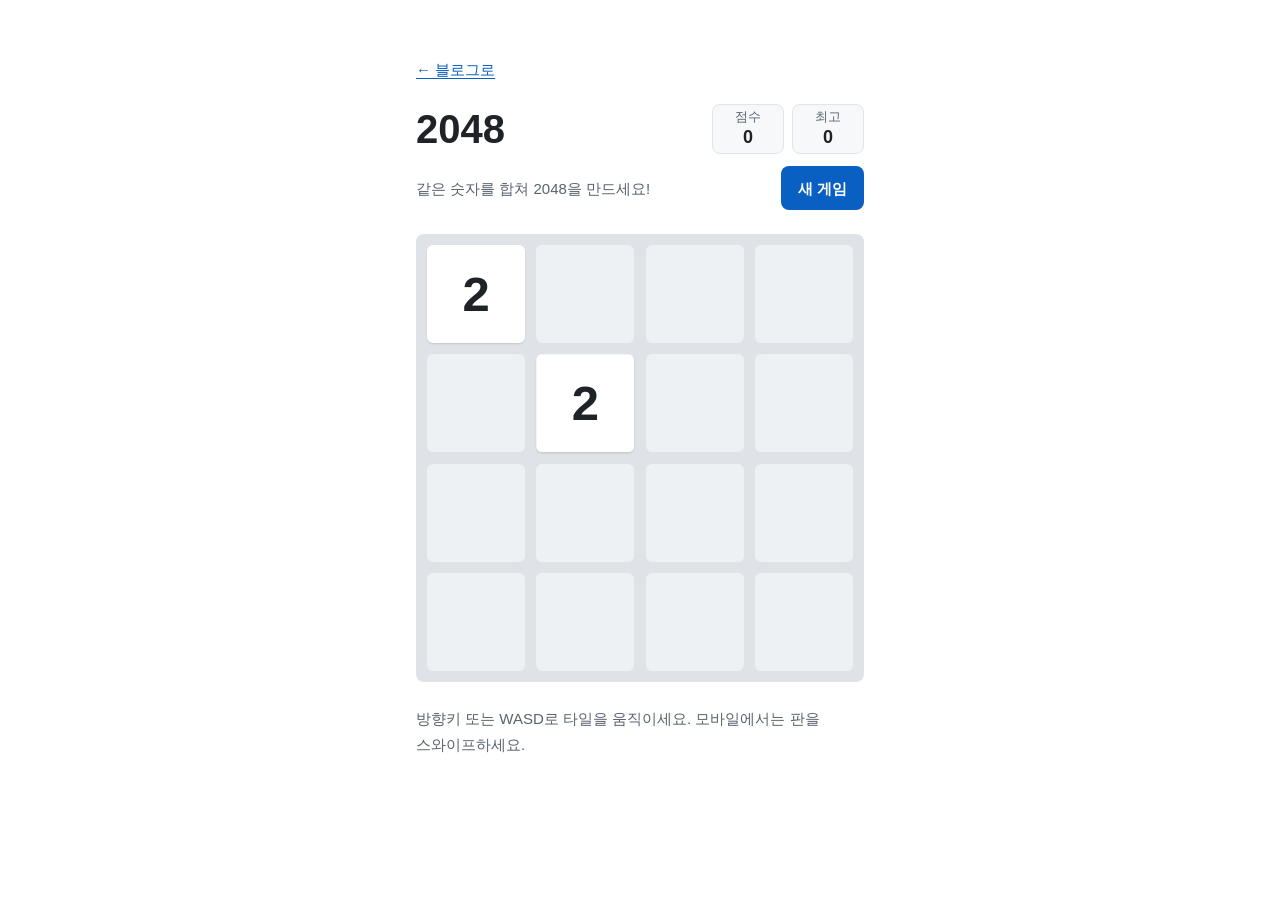
==== apps/game-2048/index.html @ 26ff08ab "블로그 기본 구조와 2048 웹앱 추가 - 마크다운 블로그: 글 목록/상세 페이지, 자체 마크다운 변환기, 다크 모드, 모바일 대응 - 글 3편 (hello-world, today" ====
<!doctype html>
<html lang="ko">
<head>
  <meta charset="utf-8">
  <script>
    // 화면이 그려지기 전에 테마를 적용해 깜빡임을 막는다.
    (function () {
      var theme;
      try { theme = localStorage.getItem('theme'); } catch (e) {}
      if (theme !== 'light' && theme !== 'dark') {
        theme = window.matchMedia('(prefers-color-scheme: dark)').matches ? 'dark' : 'light';
      }
      document.documentElement.dataset.theme = theme;
    })();
  </script>
  <meta name="viewport" content="width=device-width, initial-scale=1">
  <title>2048 — My Blog</title>
  <meta name="description" content="같은 숫자를 밀어 합쳐 2048을 만드는 퍼즐. 방향키나 스와이프로 플레이.">
  <link rel="stylesheet" href="./style.css">
  <script type="module" src="./main.js"></script>
</head>
<body>
  <div class="game-wrap">
    <header class="game-header">
      <a class="back-link" href="../../index.html">← 블로그로</a>
      <div class="header-row">
        <h1 class="game-title">2048</h1>
        <div class="scores">
          <div class="score-box">
            <span class="score-label" id="score-label">점수</span>
            <output class="score-value" id="score" aria-labelledby="score-label" aria-live="off">0</output>
            <span class="score-plus" id="score-plus" aria-hidden="true"></span>
          </div>
          <div class="score-box">
            <span class="score-label" id="best-label">최고</span>
            <output class="score-value" id="best" aria-labelledby="best-label" aria-live="off">0</output>
          </div>
        </div>
      </div>
      <div class="header-row">
        <p class="game-intro">같은 숫자를 합쳐 2048을 만드세요!</p>
        <button class="button" type="button" id="new-game">새 게임</button>
      </div>
    </header>

    <main class="game-main">
      <div class="board" id="board" role="group" aria-label="2048 게임판" aria-describedby="game-help" tabindex="-1">
        <div class="cell-grid" aria-hidden="true">
          <div class="cell"></div><div class="cell"></div><div class="cell"></div><div class="cell"></div>
          <div class="cell"></div><div class="cell"></div><div class="cell"></div><div class="cell"></div>
          <div class="cell"></div><div class="cell"></div><div class="cell"></div><div class="cell"></div>
          <div class="cell"></div><div class="cell"></div><div class="cell"></div><div class="cell"></div>
        </div>
        <div class="tile-layer" id="tile-layer" aria-hidden="true"></div>

        <div class="overlay" id="win-overlay" role="dialog" aria-modal="true" aria-labelledby="win-title" hidden>
          <h2 class="overlay-title" id="win-title">2048 달성!</h2>
          <div class="overlay-actions">
            <button class="button" type="button" id="continue-button">계속하기</button>
            <button class="button button-secondary" type="button" id="win-new-game">새 게임</button>
          </div>
        </div>

        <div class="overlay" id="over-overlay" role="dialog" aria-modal="true" aria-labelledby="over-title" hidden>
          <h2 class="overlay-title" id="over-title">더 이상 움직일 수 없어요</h2>
          <p class="overlay-score">최종 점수 <strong id="final-score">0</strong>점</p>
          <div class="overlay-actions">
            <button class="button" type="button" id="retry-button">다시 하기</button>
          </div>
        </div>
      </div>

      <p class="game-help" id="game-help">방향키 또는 WASD로 타일을 움직이세요. 모바일에서는 판을 스와이프하세요.</p>
      <div class="sr-only" id="announcer" aria-live="polite"></div>
    </main>
  </div>
</body>
</html>
---- apps/game-2048/style.css ----
/* ==========================================================================
   테마 변수: 색은 여기서만 정의하고, 다크 모드는 변수만 재정의한다.
   (폰트·간격·페이지 색은 블로그 css/style.css에서 복사)
   ========================================================================== */

:root {
  --font-sans: -apple-system, BlinkMacSystemFont, "Apple SD Gothic Neo", "Pretendard",
    "Noto Sans KR", "Malgun Gothic", sans-serif;

  --space-1: 0.25rem;
  --space-2: 0.5rem;
  --space-3: 0.75rem;
  --space-4: 1rem;
  --space-5: 1.5rem;
  --space-6: 2rem;
  --space-7: 3rem;
  --space-8: 4rem;

  --gutter: 16px;
  --radius: 8px;
  --tile-radius: 6px;
  --tap-size: 44px;
  --board-max: 448px;

  --move-duration: 100ms;
  --pop-duration: 150ms;

  color-scheme: light;
  --color-bg: #ffffff;
  --color-surface: #f6f8fa;
  --color-text: #1f2328;
  --color-muted: #59636e;
  --color-accent: #0a5fc2;
  --color-accent-hover: #084a99;
  --color-border: #e1e4e8;

  --color-board: #dfe3e8;
  --color-cell: #eef1f4;
  --color-overlay: rgb(255 255 255 / 0.85);
  --color-button-bg: #0a5fc2;
  --color-button-text: #ffffff;
  --color-button-hover-bg: var(--color-accent-hover);
  --color-score-bg: var(--color-surface);
  --color-tile-shadow: rgb(31 35 40 / 0.15);
  --tile-2-border: transparent;

  --tile-2-bg: #ffffff;
  --tile-2-text: #1f2328;
  --tile-4-bg: #e8f1fc;
  --tile-4-text: #1f2328;
  --tile-8-bg: #cfe2fa;
  --tile-8-text: #1f2328;
  --tile-16-bg: #a9cbf5;
  --tile-16-text: #1f2328;
  --tile-32-bg: #7fb0ee;
  --tile-32-text: #0f1215;
  --tile-64-bg: #5a97e3;
  --tile-64-text: #0f1215;
  --tile-128-bg: #1f6fd1;
  --tile-128-text: #ffffff;
  --tile-256-bg: #1a5fb8;
  --tile-256-text: #ffffff;
  --tile-512-bg: #14509e;
  --tile-512-text: #ffffff;
  --tile-1024-bg: #0f4285;
  --tile-1024-text: #ffffff;
  --tile-2048-bg: #e0a800;
  --tile-2048-text: #1f2328;
  --tile-super-bg: #1f2328;
  --tile-super-text: #ffffff;
}

:root[data-theme="dark"] {
  color-scheme: dark;
  --color-bg: #0f1215;
  --color-surface: #171b20;
  --color-text: #e3e6ea;
  --color-muted: #9aa4af;
  --color-accent: #6cb6ff;
  --color-accent-hover: #9ccfff;
  --color-border: #2a3139;

  --color-board: #171b20;
  --color-cell: #1f252c;
  --color-overlay: rgb(15 18 21 / 0.85);
  --color-button-bg: #6cb6ff;
  --color-button-text: #0f1215;
  --color-tile-shadow: transparent;
  --tile-2-border: var(--color-border);

  --tile-2-bg: #2b333d;
  --tile-2-text: #e3e6ea;
  --tile-4-bg: #263547;
  --tile-4-text: #e3e6ea;
  --tile-8-bg: #1e3f66;
  --tile-8-text: #e3e6ea;
  --tile-16-bg: #1d4f8a;
  --tile-16-text: #ffffff;
  --tile-32-bg: #1f5fae;
  --tile-32-text: #ffffff;
  --tile-64-bg: #4a90e2;
  --tile-64-text: #0f1215;
  --tile-128-bg: #6cb6ff;
  --tile-128-text: #0f1215;
  --tile-256-bg: #8cc6ff;
  --tile-256-text: #0f1215;
  --tile-512-bg: #acd6ff;
  --tile-512-text: #0f1215;
  --tile-1024-bg: #cfe7ff;
  --tile-1024-text: #0f1215;
  --tile-2048-bg: #f2c94c;
  --tile-2048-text: #0f1215;
  --tile-super-bg: #ffffff;
  --tile-super-text: #0f1215;
}

@media (min-width: 768px) {
  :root {
    --gutter: 24px;
  }
}

/* ==========================================================================
   기본
   ========================================================================== */

*,
*::before,
*::after {
  box-sizing: border-box;
}

html {
  -webkit-text-size-adjust: 100%;
}

body {
  margin: 0;
  background-color: var(--color-bg);
  color: var(--color-text);
  font-family: var(--font-sans);
  font-size: 1.0625rem;
  line-height: 1.7;
  word-break: keep-all;
  overflow-wrap: break-word;
}

a {
  color: var(--color-accent);
  text-underline-offset: 0.2em;
}

a:hover {
  color: var(--color-accent-hover);
}

:focus-visible {
  outline: 2px solid var(--color-accent);
  outline-offset: 2px;
  border-radius: 4px;
}

.sr-only {
  position: absolute;
  width: 1px;
  height: 1px;
  padding: 0;
  margin: -1px;
  overflow: hidden;
  clip: rect(0 0 0 0);
  white-space: nowrap;
  border: 0;
}

/* ==========================================================================
   레이아웃
   ========================================================================== */

.game-wrap {
  width: 100%;
  /* 모바일 480px(448 + 16×2). 768px 이상에서도 판이 448px까지 커지도록 여백만큼 넓힌다. */
  max-width: calc(var(--board-max) + var(--gutter) * 2);
  margin-inline: auto;
  padding: var(--space-5) var(--gutter);
}

@media (min-width: 768px) {
  .game-wrap {
    padding-block: var(--space-7);
  }
}

/* ==========================================================================
   헤더
   ========================================================================== */

.game-header {
  display: flex;
  flex-direction: column;
  gap: var(--space-3);
  margin-bottom: var(--space-5);
}

.back-link {
  display: inline-flex;
  align-items: center;
  align-self: flex-start;
  min-height: var(--tap-size);
  font-size: 0.9375rem;
}

.header-row {
  display: flex;
  flex-wrap: wrap;
  align-items: center;
  justify-content: space-between;
  gap: var(--space-3);
}

.game-title {
  margin: 0;
  font-size: 2.5rem;
  font-weight: 800;
  line-height: 1.1;
  font-variant-numeric: tabular-nums;
}

.scores {
  display: flex;
  gap: var(--space-2);
}

.score-box {
  position: relative;
  display: flex;
  flex-direction: column;
  align-items: center;
  justify-content: center;
  min-width: 4.5rem;
  min-height: var(--tap-size);
  padding: var(--space-1) var(--space-3);
  background: var(--color-score-bg);
  border: 1px solid var(--color-border);
  border-radius: var(--radius);
  line-height: 1.3;
}

.score-label {
  color: var(--color-muted);
  font-size: 0.8125rem;
}

.score-value {
  font-size: 1.125rem;
  font-weight: 700;
  font-variant-numeric: tabular-nums;
}

.score-plus {
  position: absolute;
  top: 50%;
  right: var(--space-2);
  color: var(--color-accent);
  font-size: 0.9375rem;
  font-weight: 700;
  pointer-events: none;
  opacity: 0;
}

.score-plus.is-active {
  animation: score-float 600ms ease-out forwards;
}

@keyframes score-float {
  from {
    opacity: 1;
    transform: translateY(-50%);
  }

  to {
    opacity: 0;
    transform: translateY(-180%);
  }
}

.game-intro {
  margin: 0;
  color: var(--color-muted);
  font-size: 0.9375rem;
}

/* ==========================================================================
   버튼
   ========================================================================== */

.button {
  display: inline-flex;
  align-items: center;
  justify-content: center;
  min-width: var(--tap-size);
  min-height: var(--tap-size);
  padding: 0 var(--space-4);
  background: var(--color-button-bg);
  color: var(--color-button-text);
  border: 1px solid transparent;
  border-radius: var(--radius);
  font: inherit;
  font-size: 0.9375rem;
  font-weight: 700;
  cursor: pointer;
}

.button:hover {
  background: var(--color-button-hover-bg);
}

.button-secondary {
  background: transparent;
  color: var(--color-text);
  border-color: var(--color-border);
}

.button-secondary:hover {
  background: var(--color-surface);
}

/* ==========================================================================
   게임판
   ========================================================================== */

.game-main {
  /* 판 폭(= 래퍼 내용 폭)을 cqi 단위의 기준으로 쓴다. */
  container-type: inline-size;
}

.board {
  --gap: 2.5cqi;
  --cell: calc((100cqi - 5 * var(--gap)) / 4);

  position: relative;
  width: 100%;
  max-width: var(--board-max);
  aspect-ratio: 1;
  margin-inline: auto;
  padding: var(--gap);
  background: var(--color-board);
  border-radius: var(--radius);
  touch-action: none;
  user-select: none;
  -webkit-user-select: none;
}

.board:focus {
  outline: none;
}

.board:focus-visible {
  outline: 2px solid var(--color-accent);
  outline-offset: 2px;
}

.cell-grid {
  display: grid;
  grid-template-columns: repeat(4, 1fr);
  grid-template-rows: repeat(4, 1fr);
  gap: var(--gap);
  width: 100%;
  height: 100%;
}

.cell {
  background: var(--color-cell);
  border-radius: var(--tile-radius);
}

.tile-layer {
  position: absolute;
  inset: var(--gap);
}

.tile {
  position: absolute;
  top: 0;
  left: 0;
  display: flex;
  align-items: center;
  justify-content: center;
  width: var(--cell);
  height: var(--cell);
  border-radius: var(--tile-radius);
  font-size: calc(var(--cell) * 0.5);
  font-weight: 700;
  font-variant-numeric: tabular-nums;
  line-height: 1;
  transform: translate(
    calc(var(--col) * (var(--cell) + var(--gap))),
    calc(var(--row) * (var(--cell) + var(--gap)))
  );
  transition: transform var(--move-duration) ease-in-out;
}

.tile.digits-3 {
  font-size: calc(var(--cell) * 0.42);
}

.tile.digits-4 {
  font-size: calc(var(--cell) * 0.34);
}

.tile.digits-5 {
  font-size: calc(var(--cell) * 0.28);
}

/* 생성·합치기 효과는 이동용 transform과 겹치지 않게 개별 scale 속성으로 준다. */
.tile-new {
  animation: tile-appear var(--pop-duration) ease-out;
}

.tile-merged {
  animation: tile-pop var(--pop-duration) ease-in-out;
}

@keyframes tile-appear {
  from {
    scale: 0;
  }

  to {
    scale: 1;
  }
}

@keyframes tile-pop {
  0% {
    scale: 1;
  }

  50% {
    scale: 1.15;
  }

  100% {
    scale: 1;
  }
}

.tile[data-value="2"] {
  background: var(--tile-2-bg);
  color: var(--tile-2-text);
  border: 1px solid var(--tile-2-border);
  box-shadow: 0 1px 2px var(--color-tile-shadow);
}

.tile[data-value="4"] {
  background: var(--tile-4-bg);
  color: var(--tile-4-text);
}

.tile[data-value="8"] {
  background: var(--tile-8-bg);
  color: var(--tile-8-text);
}

.tile[data-value="16"] {
  background: var(--tile-16-bg);
  color: var(--tile-16-text);
}

.tile[data-value="32"] {
  background: var(--tile-32-bg);
  color: var(--tile-32-text);
}

.tile[data-value="64"] {
  background: var(--tile-64-bg);
  color: var(--tile-64-text);
}

.tile[data-value="128"] {
  background: var(--tile-128-bg);
  color: var(--tile-128-text);
}

.tile[data-value="256"] {
  background: var(--tile-256-bg);
  color: var(--tile-256-text);
}

.tile[data-value="512"] {
  background: var(--tile-512-bg);
  color: var(--tile-512-text);
}

.tile[data-value="1024"] {
  background: var(--tile-1024-bg);
  color: var(--tile-1024-text);
}

.tile[data-value="2048"] {
  background: var(--tile-2048-bg);
  color: var(--tile-2048-text);
}

.tile.tile-super {
  background: var(--tile-super-bg);
  color: var(--tile-super-text);
}

/* ==========================================================================
   오버레이
   ========================================================================== */

.overlay {
  position: absolute;
  inset: 0;
  z-index: 2;
  display: flex;
  flex-direction: column;
  align-items: center;
  justify-content: center;
  gap: var(--space-4);
  padding: var(--space-4);
  background: var(--color-overlay);
  border-radius: var(--radius);
  text-align: center;
}

.overlay[hidden] {
  display: none;
}

.overlay-title {
  margin: 0;
  font-size: 1.5rem;
  line-height: 1.3;
}

.overlay-score {
  margin: 0;
  font-size: 1.0625rem;
}

.overlay-score strong {
  font-variant-numeric: tabular-nums;
}

.overlay-actions {
  display: flex;
  flex-wrap: wrap;
  justify-content: center;
  gap: var(--space-3);
}

/* ==========================================================================
   안내 문구
   ========================================================================== */

.game-help {
  margin: var(--space-5) 0 0;
  color: var(--color-muted);
  font-size: 0.9375rem;
}

/* ==========================================================================
   동작 줄이기
   ========================================================================== */

@media (prefers-reduced-motion: reduce) {
  .tile,
  .tile-new,
  .tile-merged {
    transition: none;
    animation: none;
  }

  .score-plus {
    display: none;
  }
}
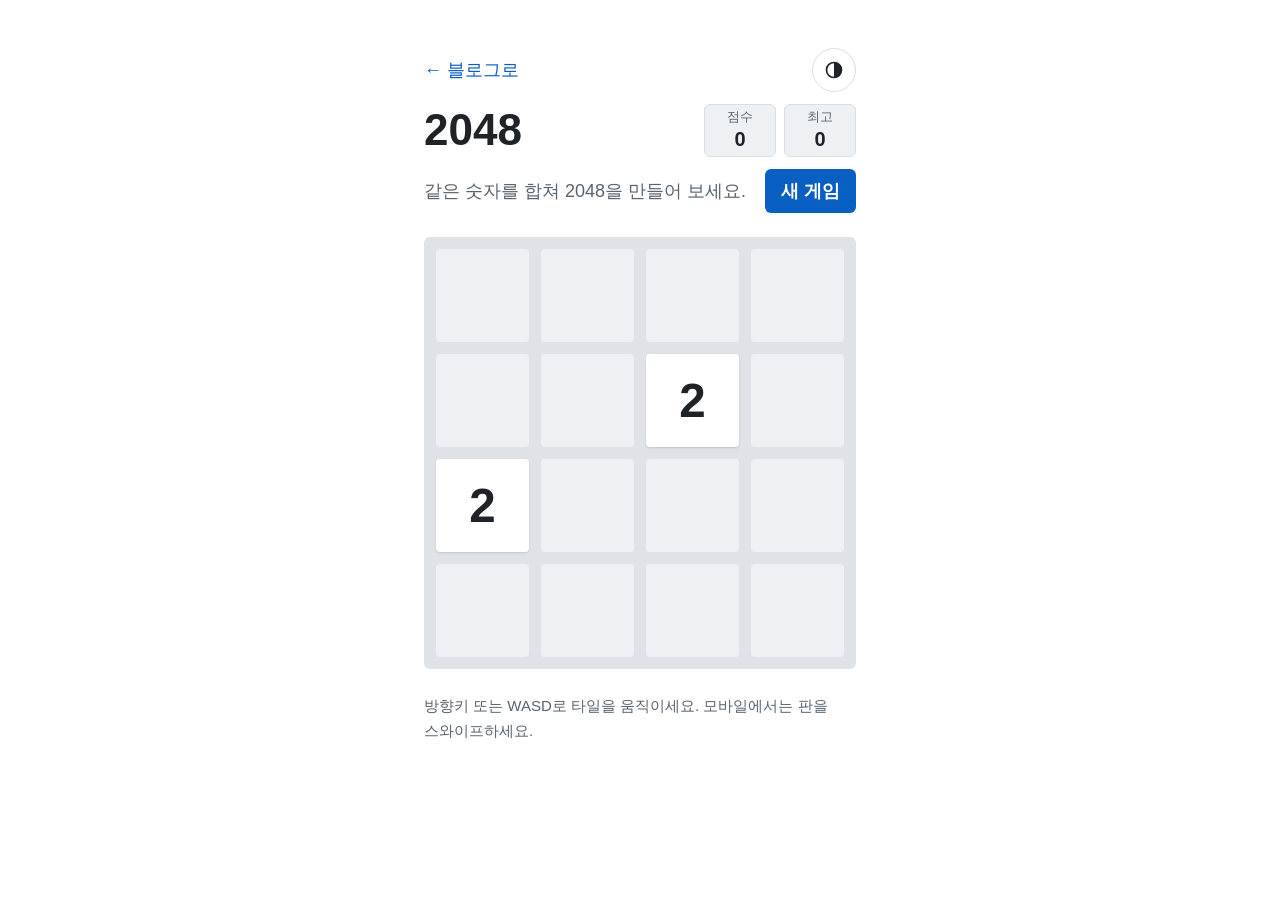
==== commit 14a4aa50: "2048 게임과 픽셀 아트 에디터 추가 (Build 단계) - apps/game-2048: 계획서, 지침, 게임 구현 - apps/pixel-art: 계획서, 지침, 에디터 구현 " ====
--- a/apps/game-2048/index.html
+++ b/apps/game-2048/index.html
@@ -1,77 +1,78 @@
 <!doctype html>
 <html lang="ko">
 <head>
-  <meta charset="utf-8">
   <script>
-    // 화면이 그려지기 전에 테마를 적용해 깜빡임을 막는다.
     (function () {
       var theme;
-      try { theme = localStorage.getItem('theme'); } catch (e) {}
+      try {
+        theme = localStorage.getItem('theme');
+      } catch (e) {}
       if (theme !== 'light' && theme !== 'dark') {
         theme = window.matchMedia('(prefers-color-scheme: dark)').matches ? 'dark' : 'light';
       }
-      document.documentElement.dataset.theme = theme;
+      document.documentElement.setAttribute('data-theme', theme);
     })();
   </script>
+  <meta charset="utf-8">
   <meta name="viewport" content="width=device-width, initial-scale=1">
-  <title>2048 — My Blog</title>
-  <meta name="description" content="같은 숫자를 밀어 합쳐 2048을 만드는 퍼즐. 방향키나 스와이프로 플레이.">
-  <link rel="stylesheet" href="./style.css">
-  <script type="module" src="./main.js"></script>
+  <meta name="color-scheme" content="light dark">
+  <meta name="description" content="같은 숫자를 밀어 합쳐 2048을 만드는 퍼즐 게임">
+  <title>2048 · 내 블로그</title>
+  <link rel="stylesheet" href="style.css">
+  <script type="module" src="main.js"></script>
 </head>
 <body>
-  <div class="game-wrap">
+  <div class="page">
     <header class="game-header">
-      <a class="back-link" href="../../index.html">← 블로그로</a>
+      <nav class="game-nav">
+        <a class="back-link" href="../../">← 블로그로</a>
+        <button class="theme-toggle" type="button" aria-label="다크 모드" aria-pressed="false" title="다크 모드 전환">
+          <svg aria-hidden="true" viewBox="0 0 24 24" width="20" height="20">
+            <circle cx="12" cy="12" r="9" fill="none" stroke="currentColor" stroke-width="2"/>
+            <path d="M12 3a9 9 0 0 1 0 18z" fill="currentColor"/>
+          </svg>
+        </button>
+      </nav>
+
       <div class="header-row">
         <h1 class="game-title">2048</h1>
         <div class="scores">
           <div class="score-box">
-            <span class="score-label" id="score-label">점수</span>
-            <output class="score-value" id="score" aria-labelledby="score-label" aria-live="off">0</output>
-            <span class="score-plus" id="score-plus" aria-hidden="true"></span>
+            <span class="score-label">점수</span>
+            <span class="score-value" id="score">0</span>
+            <span class="score-add" aria-hidden="true"></span>
           </div>
           <div class="score-box">
-            <span class="score-label" id="best-label">최고</span>
-            <output class="score-value" id="best" aria-labelledby="best-label" aria-live="off">0</output>
+            <span class="score-label">최고</span>
+            <span class="score-value" id="best">0</span>
           </div>
         </div>
       </div>
+
       <div class="header-row">
-        <p class="game-intro">같은 숫자를 합쳐 2048을 만드세요!</p>
-        <button class="button" type="button" id="new-game">새 게임</button>
+        <p class="game-intro">같은 숫자를 합쳐 2048을 만들어 보세요.</p>
+        <button type="button" class="button new-game">새 게임</button>
       </div>
     </header>
 
-    <main class="game-main">
+    <main>
       <div class="board" id="board" role="group" aria-label="2048 게임판" aria-describedby="game-help" tabindex="-1">
-        <div class="cell-grid" aria-hidden="true">
+        <div class="grid" aria-hidden="true">
           <div class="cell"></div><div class="cell"></div><div class="cell"></div><div class="cell"></div>
           <div class="cell"></div><div class="cell"></div><div class="cell"></div><div class="cell"></div>
           <div class="cell"></div><div class="cell"></div><div class="cell"></div><div class="cell"></div>
           <div class="cell"></div><div class="cell"></div><div class="cell"></div><div class="cell"></div>
         </div>
-        <div class="tile-layer" id="tile-layer" aria-hidden="true"></div>
-
-        <div class="overlay" id="win-overlay" role="dialog" aria-modal="true" aria-labelledby="win-title" hidden>
-          <h2 class="overlay-title" id="win-title">2048 달성!</h2>
-          <div class="overlay-actions">
-            <button class="button" type="button" id="continue-button">계속하기</button>
-            <button class="button button-secondary" type="button" id="win-new-game">새 게임</button>
-          </div>
-        </div>
-
-        <div class="overlay" id="over-overlay" role="dialog" aria-modal="true" aria-labelledby="over-title" hidden>
-          <h2 class="overlay-title" id="over-title">더 이상 움직일 수 없어요</h2>
-          <p class="overlay-score">최종 점수 <strong id="final-score">0</strong>점</p>
-          <div class="overlay-actions">
-            <button class="button" type="button" id="retry-button">다시 하기</button>
-          </div>
+        <div class="tile-layer"></div>
+        <div class="overlay" role="dialog" aria-modal="true" aria-labelledby="overlay-title" hidden>
+          <h2 class="overlay-title" id="overlay-title"></h2>
+          <p class="overlay-text"></p>
+          <div class="overlay-actions"></div>
         </div>
       </div>
 
       <p class="game-help" id="game-help">방향키 또는 WASD로 타일을 움직이세요. 모바일에서는 판을 스와이프하세요.</p>
-      <div class="sr-only" id="announcer" aria-live="polite"></div>
+      <p class="sr-only" id="announcer" aria-live="polite"></p>
     </main>
   </div>
 </body>
--- a/apps/game-2048/style.css
+++ b/apps/game-2048/style.css
@@ -1,48 +1,21 @@
-/* ==========================================================================
-   테마 변수: 색은 여기서만 정의하고, 다크 모드는 변수만 재정의한다.
-   (폰트·간격·페이지 색은 블로그 css/style.css에서 복사)
-   ========================================================================== */
+/* ---------- 디자인 토큰 (블로그 값 복사 + 게임 전용) ---------- */
 
 :root {
-  --font-sans: -apple-system, BlinkMacSystemFont, "Apple SD Gothic Neo", "Pretendard",
-    "Noto Sans KR", "Malgun Gothic", sans-serif;
-
-  --space-1: 0.25rem;
-  --space-2: 0.5rem;
-  --space-3: 0.75rem;
-  --space-4: 1rem;
-  --space-5: 1.5rem;
-  --space-6: 2rem;
-  --space-7: 3rem;
-  --space-8: 4rem;
-
-  --gutter: 16px;
-  --radius: 8px;
-  --tile-radius: 6px;
-  --tap-size: 44px;
-  --board-max: 448px;
-
-  --move-duration: 100ms;
-  --pop-duration: 150ms;
-
   color-scheme: light;
+
   --color-bg: #ffffff;
-  --color-surface: #f6f8fa;
   --color-text: #1f2328;
   --color-muted: #59636e;
   --color-accent: #0a5fc2;
-  --color-accent-hover: #084a99;
-  --color-border: #e1e4e8;
+  --color-border: #d8dee4;
 
   --color-board: #dfe3e8;
   --color-cell: #eef1f4;
-  --color-overlay: rgb(255 255 255 / 0.85);
+  --color-overlay: rgb(255 255 255 / 0.88);
   --color-button-bg: #0a5fc2;
   --color-button-text: #ffffff;
-  --color-button-hover-bg: var(--color-accent-hover);
-  --color-score-bg: var(--color-surface);
+  --color-score-bg: #eef1f4;
   --color-tile-shadow: rgb(31 35 40 / 0.15);
-  --tile-2-border: transparent;
 
   --tile-2-bg: #ffffff;
   --tile-2-text: #1f2328;
@@ -53,9 +26,9 @@
   --tile-16-bg: #a9cbf5;
   --tile-16-text: #1f2328;
   --tile-32-bg: #7fb0ee;
-  --tile-32-text: #0f1215;
+  --tile-32-text: #1f2328;
   --tile-64-bg: #5a97e3;
-  --tile-64-text: #0f1215;
+  --tile-64-text: #1f2328;
   --tile-128-bg: #1f6fd1;
   --tile-128-text: #ffffff;
   --tile-256-bg: #1a5fb8;
@@ -68,61 +41,76 @@
   --tile-2048-text: #1f2328;
   --tile-super-bg: #1f2328;
   --tile-super-text: #ffffff;
-}
-
-:root[data-theme="dark"] {
+
+  --font-sans: -apple-system, BlinkMacSystemFont, "Apple SD Gothic Neo", "Pretendard", "Noto Sans KR", "Malgun Gothic", sans-serif;
+
+  --space-1: 0.25rem;
+  --space-2: 0.5rem;
+  --space-3: 0.75rem;
+  --space-4: 1rem;
+  --space-5: 1.5rem;
+  --space-6: 2rem;
+  --space-7: 3rem;
+  --space-8: 4rem;
+
+  --gutter: 16px;
+  --radius: 6px;
+  --tap-size: 44px;
+  --gap: 10px;
+  --board-pad: var(--gap);
+}
+
+[data-theme="dark"] {
   color-scheme: dark;
-  --color-bg: #0f1215;
-  --color-surface: #171b20;
-  --color-text: #e3e6ea;
-  --color-muted: #9aa4af;
-  --color-accent: #6cb6ff;
-  --color-accent-hover: #9ccfff;
-  --color-border: #2a3139;
-
-  --color-board: #171b20;
-  --color-cell: #1f252c;
-  --color-overlay: rgb(15 18 21 / 0.85);
-  --color-button-bg: #6cb6ff;
-  --color-button-text: #0f1215;
+
+  --color-bg: #16181d;
+  --color-text: #e6e8eb;
+  --color-muted: #9ba4ae;
+  --color-accent: #6cb4ff;
+  --color-border: #30363d;
+
+  --color-board: #22262e;
+  --color-cell: #2c313a;
+  --color-overlay: rgb(22 24 29 / 0.88);
+  --color-button-bg: #6cb4ff;
+  --color-button-text: #16181d;
+  --color-score-bg: #22262e;
   --color-tile-shadow: transparent;
-  --tile-2-border: var(--color-border);
-
-  --tile-2-bg: #2b333d;
-  --tile-2-text: #e3e6ea;
-  --tile-4-bg: #263547;
-  --tile-4-text: #e3e6ea;
-  --tile-8-bg: #1e3f66;
-  --tile-8-text: #e3e6ea;
+
+  --tile-2-bg: #353b45;
+  --tile-2-text: #e6e8eb;
+  --tile-4-bg: #2d3d52;
+  --tile-4-text: #e6e8eb;
+  --tile-8-bg: #23466f;
+  --tile-8-text: #e6e8eb;
   --tile-16-bg: #1d4f8a;
   --tile-16-text: #ffffff;
   --tile-32-bg: #1f5fae;
   --tile-32-text: #ffffff;
   --tile-64-bg: #4a90e2;
-  --tile-64-text: #0f1215;
-  --tile-128-bg: #6cb6ff;
-  --tile-128-text: #0f1215;
+  --tile-64-text: #16181d;
+  --tile-128-bg: #6cb4ff;
+  --tile-128-text: #16181d;
   --tile-256-bg: #8cc6ff;
-  --tile-256-text: #0f1215;
+  --tile-256-text: #16181d;
   --tile-512-bg: #acd6ff;
-  --tile-512-text: #0f1215;
+  --tile-512-text: #16181d;
   --tile-1024-bg: #cfe7ff;
-  --tile-1024-text: #0f1215;
+  --tile-1024-text: #16181d;
   --tile-2048-bg: #f2c94c;
-  --tile-2048-text: #0f1215;
+  --tile-2048-text: #16181d;
   --tile-super-bg: #ffffff;
-  --tile-super-text: #0f1215;
+  --tile-super-text: #16181d;
 }
 
 @media (min-width: 768px) {
   :root {
     --gutter: 24px;
-  }
-}
-
-/* ==========================================================================
-   기본
-   ========================================================================== */
+    --gap: 12px;
+  }
+}
+
+/* ---------- 기본 ---------- */
 
 *,
 *::before,
@@ -132,11 +120,12 @@
 
 html {
   -webkit-text-size-adjust: 100%;
+  text-size-adjust: 100%;
 }
 
 body {
   margin: 0;
-  background-color: var(--color-bg);
+  background: var(--color-bg);
   color: var(--color-text);
   font-family: var(--font-sans);
   font-size: 1.0625rem;
@@ -145,19 +134,15 @@
   overflow-wrap: break-word;
 }
 
-a {
-  color: var(--color-accent);
-  text-underline-offset: 0.2em;
-}
-
-a:hover {
-  color: var(--color-accent-hover);
+@media (min-width: 768px) {
+  body {
+    font-size: 1.125rem;
+  }
 }
 
 :focus-visible {
   outline: 2px solid var(--color-accent);
   outline-offset: 2px;
-  border-radius: 4px;
 }
 
 .sr-only {
@@ -172,27 +157,19 @@
   border: 0;
 }
 
-/* ==========================================================================
-   레이아웃
-   ========================================================================== */
-
-.game-wrap {
-  width: 100%;
-  /* 모바일 480px(448 + 16×2). 768px 이상에서도 판이 448px까지 커지도록 여백만큼 넓힌다. */
-  max-width: calc(var(--board-max) + var(--gutter) * 2);
+.page {
+  max-width: 480px;
   margin-inline: auto;
   padding: var(--space-5) var(--gutter);
 }
 
 @media (min-width: 768px) {
-  .game-wrap {
+  .page {
     padding-block: var(--space-7);
   }
 }
 
-/* ==========================================================================
-   헤더
-   ========================================================================== */
+/* ---------- 헤더 ---------- */
 
 .game-header {
   display: flex;
@@ -201,12 +178,44 @@
   margin-bottom: var(--space-5);
 }
 
+.game-nav {
+  display: flex;
+  align-items: center;
+  justify-content: space-between;
+  gap: var(--space-4);
+}
+
 .back-link {
   display: inline-flex;
   align-items: center;
-  align-self: flex-start;
   min-height: var(--tap-size);
-  font-size: 0.9375rem;
+  min-width: var(--tap-size);
+  color: var(--color-accent);
+  text-decoration: none;
+}
+
+.back-link:hover {
+  text-decoration: underline;
+  text-underline-offset: 0.2em;
+}
+
+.theme-toggle {
+  display: inline-flex;
+  align-items: center;
+  justify-content: center;
+  flex-shrink: 0;
+  width: var(--tap-size);
+  height: var(--tap-size);
+  padding: 0;
+  border: 1px solid var(--color-border);
+  border-radius: 50%;
+  background: transparent;
+  color: var(--color-text);
+  cursor: pointer;
+}
+
+.theme-toggle:hover {
+  border-color: var(--color-muted);
 }
 
 .header-row {
@@ -219,10 +228,9 @@
 
 .game-title {
   margin: 0;
-  font-size: 2.5rem;
+  font-size: 2.75rem;
   font-weight: 800;
-  line-height: 1.1;
-  font-variant-numeric: tabular-nums;
+  line-height: 1;
 }
 
 .scores {
@@ -235,13 +243,11 @@
   display: flex;
   flex-direction: column;
   align-items: center;
-  justify-content: center;
   min-width: 4.5rem;
-  min-height: var(--tap-size);
   padding: var(--space-1) var(--space-3);
-  background: var(--color-score-bg);
   border: 1px solid var(--color-border);
   border-radius: var(--radius);
+  background: var(--color-score-bg);
   line-height: 1.3;
 }
 
@@ -251,264 +257,230 @@
 }
 
 .score-value {
-  font-size: 1.125rem;
+  color: var(--color-text);
+  font-size: 1.25rem;
   font-weight: 700;
   font-variant-numeric: tabular-nums;
 }
 
-.score-plus {
+.score-add {
   position: absolute;
-  top: 50%;
-  right: var(--space-2);
+  left: 0;
+  right: 0;
+  bottom: 50%;
   color: var(--color-accent);
-  font-size: 0.9375rem;
   font-weight: 700;
+  font-variant-numeric: tabular-nums;
+  text-align: center;
+  opacity: 0;
   pointer-events: none;
-  opacity: 0;
-}
-
-.score-plus.is-active {
+}
+
+.score-add.is-active {
   animation: score-float 600ms ease-out forwards;
 }
 
 @keyframes score-float {
   from {
     opacity: 1;
-    transform: translateY(-50%);
-  }
-
+    transform: translateY(0);
+  }
   to {
     opacity: 0;
-    transform: translateY(-180%);
+    transform: translateY(-1.5rem);
   }
 }
 
 .game-intro {
+  flex: 1 1 12rem;
   margin: 0;
   color: var(--color-muted);
-  font-size: 0.9375rem;
-}
-
-/* ==========================================================================
-   버튼
-   ========================================================================== */
+}
 
 .button {
-  display: inline-flex;
-  align-items: center;
-  justify-content: center;
+  min-height: var(--tap-size);
   min-width: var(--tap-size);
-  min-height: var(--tap-size);
   padding: 0 var(--space-4);
+  border: 0;
+  border-radius: var(--radius);
   background: var(--color-button-bg);
   color: var(--color-button-text);
-  border: 1px solid transparent;
-  border-radius: var(--radius);
   font: inherit;
-  font-size: 0.9375rem;
   font-weight: 700;
   cursor: pointer;
 }
 
 .button:hover {
-  background: var(--color-button-hover-bg);
-}
-
-.button-secondary {
-  background: transparent;
-  color: var(--color-text);
-  border-color: var(--color-border);
-}
-
-.button-secondary:hover {
-  background: var(--color-surface);
-}
-
-/* ==========================================================================
-   게임판
-   ========================================================================== */
-
-.game-main {
-  /* 판 폭(= 래퍼 내용 폭)을 cqi 단위의 기준으로 쓴다. */
-  container-type: inline-size;
-}
+  filter: brightness(1.08);
+}
+
+/* ---------- 게임판 ---------- */
 
 .board {
-  --gap: 2.5cqi;
-  --cell: calc((100cqi - 5 * var(--gap)) / 4);
-
   position: relative;
   width: 100%;
-  max-width: var(--board-max);
   aspect-ratio: 1;
-  margin-inline: auto;
-  padding: var(--gap);
+  border-radius: var(--radius);
   background: var(--color-board);
-  border-radius: var(--radius);
+  container-type: inline-size;
   touch-action: none;
+  -webkit-user-select: none;
   user-select: none;
-  -webkit-user-select: none;
-}
-
-.board:focus {
-  outline: none;
-}
-
-.board:focus-visible {
-  outline: 2px solid var(--color-accent);
-  outline-offset: 2px;
-}
-
-.cell-grid {
+}
+
+.grid,
+.tile-layer {
+  position: absolute;
+  inset: var(--board-pad);
+}
+
+.grid {
   display: grid;
   grid-template-columns: repeat(4, 1fr);
   grid-template-rows: repeat(4, 1fr);
   gap: var(--gap);
-  width: 100%;
-  height: 100%;
 }
 
 .cell {
+  border-radius: 4px;
   background: var(--color-cell);
-  border-radius: var(--tile-radius);
-}
-
-.tile-layer {
-  position: absolute;
-  inset: var(--gap);
 }
 
 .tile {
   position: absolute;
   top: 0;
   left: 0;
-  display: flex;
-  align-items: center;
-  justify-content: center;
-  width: var(--cell);
-  height: var(--cell);
-  border-radius: var(--tile-radius);
-  font-size: calc(var(--cell) * 0.5);
+  width: calc((100% - 3 * var(--gap)) / 4);
+  height: calc((100% - 3 * var(--gap)) / 4);
+  transform: translate(calc(var(--col) * (100% + var(--gap))), calc(var(--row) * (100% + var(--gap))));
+  transition: transform 100ms ease-in-out;
   font-weight: 700;
   font-variant-numeric: tabular-nums;
   line-height: 1;
-  transform: translate(
-    calc(var(--col) * (var(--cell) + var(--gap))),
-    calc(var(--row) * (var(--cell) + var(--gap)))
-  );
-  transition: transform var(--move-duration) ease-in-out;
+}
+
+.tile-merged {
+  z-index: 1;
+}
+
+.tile-inner {
+  display: flex;
+  align-items: center;
+  justify-content: center;
+  width: 100%;
+  height: 100%;
+  border-radius: 4px;
+  text-align: center;
+}
+
+.tile.digits-1,
+.tile.digits-2 {
+  font-size: 11cqi;
 }
 
 .tile.digits-3 {
-  font-size: calc(var(--cell) * 0.42);
+  font-size: 9cqi;
 }
 
 .tile.digits-4 {
-  font-size: calc(var(--cell) * 0.34);
+  font-size: 7.5cqi;
 }
 
 .tile.digits-5 {
-  font-size: calc(var(--cell) * 0.28);
-}
-
-/* 생성·합치기 효과는 이동용 transform과 겹치지 않게 개별 scale 속성으로 준다. */
-.tile-new {
-  animation: tile-appear var(--pop-duration) ease-out;
-}
-
-.tile-merged {
-  animation: tile-pop var(--pop-duration) ease-in-out;
+  font-size: 6cqi;
+}
+
+.tile-new .tile-inner {
+  animation: tile-appear 150ms ease-out;
+}
+
+.tile-merged .tile-inner {
+  animation: tile-bump 150ms ease-in-out;
 }
 
 @keyframes tile-appear {
   from {
-    scale: 0;
-  }
-
+    transform: scale(0);
+  }
   to {
-    scale: 1;
-  }
-}
-
-@keyframes tile-pop {
+    transform: scale(1);
+  }
+}
+
+@keyframes tile-bump {
   0% {
-    scale: 1;
-  }
-
+    transform: scale(1);
+  }
   50% {
-    scale: 1.15;
-  }
-
+    transform: scale(1.12);
+  }
   100% {
-    scale: 1;
-  }
-}
-
-.tile[data-value="2"] {
+    transform: scale(1);
+  }
+}
+
+.tile[data-value="2"] .tile-inner {
   background: var(--tile-2-bg);
   color: var(--tile-2-text);
-  border: 1px solid var(--tile-2-border);
   box-shadow: 0 1px 2px var(--color-tile-shadow);
 }
 
-.tile[data-value="4"] {
+.tile[data-value="4"] .tile-inner {
   background: var(--tile-4-bg);
   color: var(--tile-4-text);
 }
 
-.tile[data-value="8"] {
+.tile[data-value="8"] .tile-inner {
   background: var(--tile-8-bg);
   color: var(--tile-8-text);
 }
 
-.tile[data-value="16"] {
+.tile[data-value="16"] .tile-inner {
   background: var(--tile-16-bg);
   color: var(--tile-16-text);
 }
 
-.tile[data-value="32"] {
+.tile[data-value="32"] .tile-inner {
   background: var(--tile-32-bg);
   color: var(--tile-32-text);
 }
 
-.tile[data-value="64"] {
+.tile[data-value="64"] .tile-inner {
   background: var(--tile-64-bg);
   color: var(--tile-64-text);
 }
 
-.tile[data-value="128"] {
+.tile[data-value="128"] .tile-inner {
   background: var(--tile-128-bg);
   color: var(--tile-128-text);
 }
 
-.tile[data-value="256"] {
+.tile[data-value="256"] .tile-inner {
   background: var(--tile-256-bg);
   color: var(--tile-256-text);
 }
 
-.tile[data-value="512"] {
+.tile[data-value="512"] .tile-inner {
   background: var(--tile-512-bg);
   color: var(--tile-512-text);
 }
 
-.tile[data-value="1024"] {
+.tile[data-value="1024"] .tile-inner {
   background: var(--tile-1024-bg);
   color: var(--tile-1024-text);
 }
 
-.tile[data-value="2048"] {
+.tile[data-value="2048"] .tile-inner {
   background: var(--tile-2048-bg);
   color: var(--tile-2048-text);
 }
 
-.tile.tile-super {
+.tile[data-value="super"] .tile-inner {
   background: var(--tile-super-bg);
   color: var(--tile-super-text);
 }
 
-/* ==========================================================================
-   오버레이
-   ========================================================================== */
+/* ---------- 오버레이 ---------- */
 
 .overlay {
   position: absolute;
@@ -518,10 +490,10 @@
   flex-direction: column;
   align-items: center;
   justify-content: center;
-  gap: var(--space-4);
+  gap: var(--space-3);
   padding: var(--space-4);
+  border-radius: var(--radius);
   background: var(--color-overlay);
-  border-radius: var(--radius);
   text-align: center;
 }
 
@@ -535,13 +507,13 @@
   line-height: 1.3;
 }
 
-.overlay-score {
+.overlay-text {
   margin: 0;
-  font-size: 1.0625rem;
-}
-
-.overlay-score strong {
-  font-variant-numeric: tabular-nums;
+  color: var(--color-muted);
+}
+
+.overlay-text:empty {
+  display: none;
 }
 
 .overlay-actions {
@@ -549,11 +521,8 @@
   flex-wrap: wrap;
   justify-content: center;
   gap: var(--space-3);
-}
-
-/* ==========================================================================
-   안내 문구
-   ========================================================================== */
+  margin-top: var(--space-2);
+}
 
 .game-help {
   margin: var(--space-5) 0 0;
@@ -561,19 +530,17 @@
   font-size: 0.9375rem;
 }
 
-/* ==========================================================================
-   동작 줄이기
-   ========================================================================== */
+/* ---------- 움직임 줄이기 ---------- */
 
 @media (prefers-reduced-motion: reduce) {
+  *,
+  *::before,
+  *::after,
   .tile,
-  .tile-new,
-  .tile-merged {
+  .tile-new .tile-inner,
+  .tile-merged .tile-inner,
+  .score-add.is-active {
     transition: none;
     animation: none;
   }
-
-  .score-plus {
-    display: none;
-  }
-}
+}
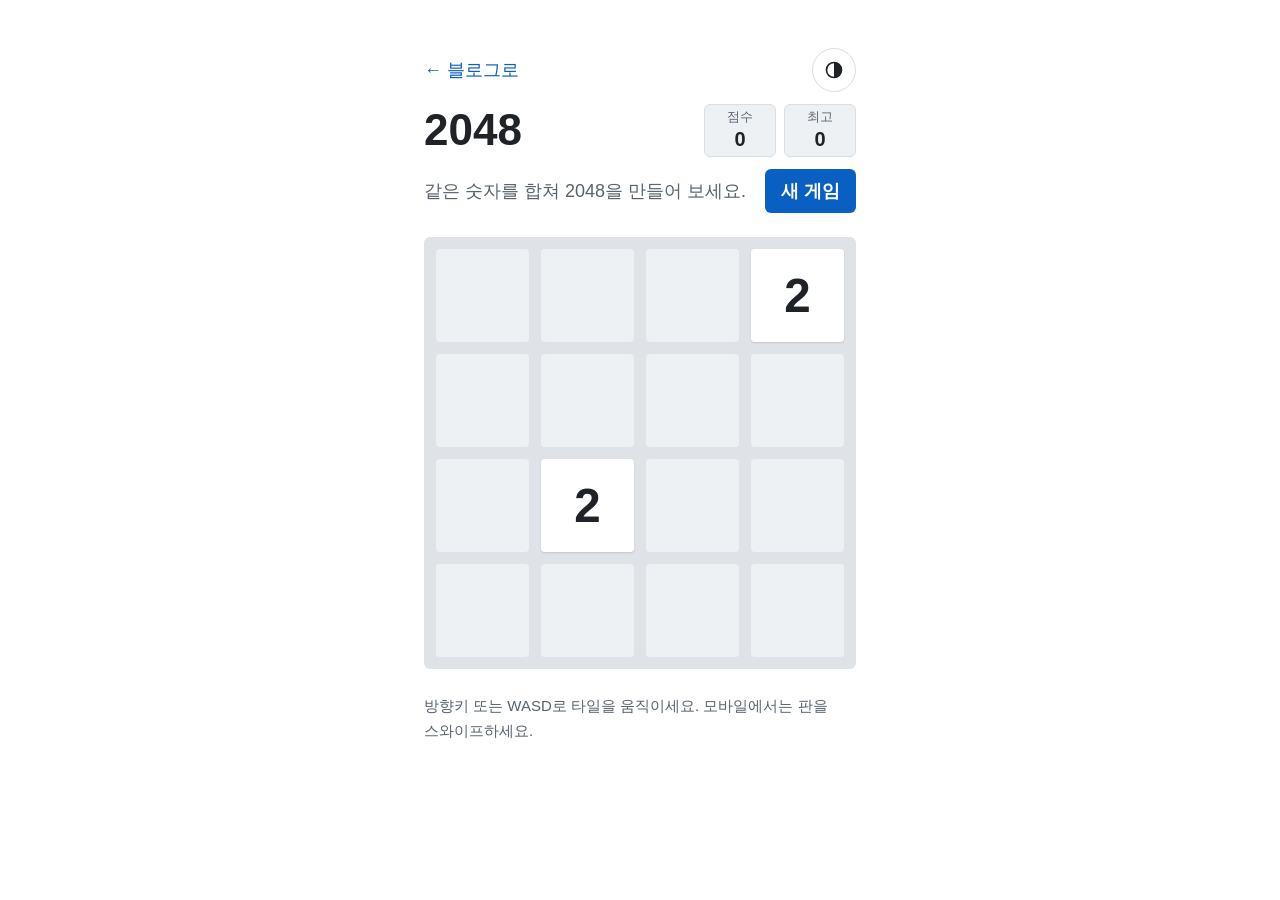
==== commit 7544837a: "Codex 교차 리뷰 반영 - codex-review.md: Codex 리뷰 결과와 처리 내역 - 픽셀 아트: 다른 탭의 최신 그림을 덮어쓰지 않게 저장 처리, 드래그 끝 위치까지" ====
--- a/apps/game-2048/index.html
+++ b/apps/game-2048/index.html
@@ -56,7 +56,7 @@
     </header>
 
     <main>
-      <div class="board" id="board" role="group" aria-label="2048 게임판" aria-describedby="game-help" tabindex="-1">
+      <div class="board" id="board" role="group" aria-label="2048 게임판" aria-describedby="game-help board-state" tabindex="-1">
         <div class="grid" aria-hidden="true">
           <div class="cell"></div><div class="cell"></div><div class="cell"></div><div class="cell"></div>
           <div class="cell"></div><div class="cell"></div><div class="cell"></div><div class="cell"></div>
@@ -72,6 +72,7 @@
       </div>
 
       <p class="game-help" id="game-help">방향키 또는 WASD로 타일을 움직이세요. 모바일에서는 판을 스와이프하세요.</p>
+      <p class="sr-only" id="board-state"></p>
       <p class="sr-only" id="announcer" aria-live="polite"></p>
     </main>
   </div>
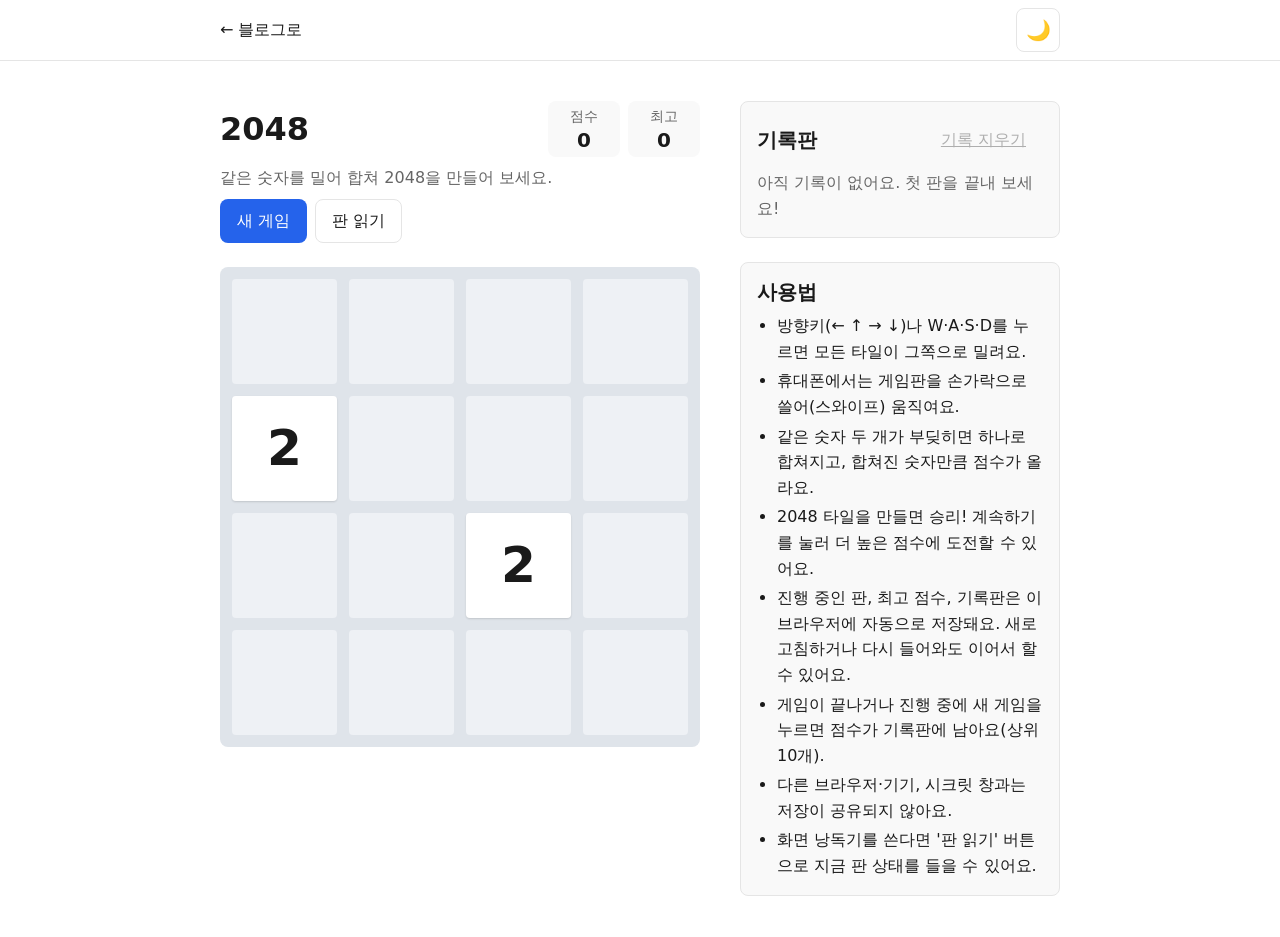
==== commit 3083f675: "하네스 사이클로 웹앱 2개 추가: 2048 게임, 뽀모도로 타이머 - CLAUDE.md: 작업 사이클(Plan/Build/Review/Embed), 서브에이전트 규칙, 웹앱 규칙 " ====
--- a/apps/game-2048/index.html
+++ b/apps/game-2048/index.html
@@ -1,80 +1,117 @@
-<!doctype html>
+<!DOCTYPE html>
 <html lang="ko">
 <head>
+  <meta charset="UTF-8">
+  <meta name="viewport" content="width=device-width, initial-scale=1">
   <script>
-    (function () {
-      var theme;
+    // 깜빡임(FOUC) 방지: 저장된 선택 → 시스템 설정 순서로 테마를 정한다.
+    (() => {
+      let theme = null;
       try {
         theme = localStorage.getItem('theme');
-      } catch (e) {}
+      } catch (error) {
+        theme = null;
+      }
       if (theme !== 'light' && theme !== 'dark') {
         theme = window.matchMedia('(prefers-color-scheme: dark)').matches ? 'dark' : 'light';
       }
-      document.documentElement.setAttribute('data-theme', theme);
+      document.documentElement.dataset.theme = theme;
     })();
   </script>
-  <meta charset="utf-8">
-  <meta name="viewport" content="width=device-width, initial-scale=1">
   <meta name="color-scheme" content="light dark">
   <meta name="description" content="같은 숫자를 밀어 합쳐 2048을 만드는 퍼즐 게임">
-  <title>2048 · 내 블로그</title>
+  <title>2048 · My Blog</title>
   <link rel="stylesheet" href="style.css">
+  <script src="theme.js" defer></script>
   <script type="module" src="main.js"></script>
 </head>
 <body>
-  <div class="page">
-    <header class="game-header">
-      <nav class="game-nav">
-        <a class="back-link" href="../../">← 블로그로</a>
-        <button class="theme-toggle" type="button" aria-label="다크 모드" aria-pressed="false" title="다크 모드 전환">
-          <svg aria-hidden="true" viewBox="0 0 24 24" width="20" height="20">
-            <circle cx="12" cy="12" r="9" fill="none" stroke="currentColor" stroke-width="2"/>
-            <path d="M12 3a9 9 0 0 1 0 18z" fill="currentColor"/>
-          </svg>
-        </button>
-      </nav>
+  <header class="top-bar">
+    <div class="top-bar__inner">
+      <a class="top-bar__back" href="../../">← 블로그로</a>
+      <button class="theme-toggle" type="button" aria-label="다크 모드로 전환">🌙</button>
+    </div>
+  </header>
 
-      <div class="header-row">
-        <h1 class="game-title">2048</h1>
-        <div class="scores">
-          <div class="score-box">
-            <span class="score-label">점수</span>
-            <span class="score-value" id="score">0</span>
-            <span class="score-add" aria-hidden="true"></span>
+  <main class="game-page">
+    <div class="game-page__play">
+      <div class="game-header">
+        <h1 class="game-header__title">2048</h1>
+        <div class="score-board">
+          <div class="score-box score-box--current">
+            <span class="score-box__label">점수</span>
+            <span class="score-box__value" id="score-value">0</span>
+            <span class="score-box__gain" aria-hidden="true"></span>
           </div>
-          <div class="score-box">
-            <span class="score-label">최고</span>
-            <span class="score-value" id="best">0</span>
+          <div class="score-box score-box--best">
+            <span class="score-box__label">최고</span>
+            <span class="score-box__value" id="best-value">0</span>
           </div>
+        </div>
+        <p class="game-header__intro">같은 숫자를 밀어 합쳐 2048을 만들어 보세요.</p>
+        <div class="game-header__actions">
+          <button class="button button--primary" type="button" id="new-game">새 게임</button>
+          <button class="button button--secondary" type="button" id="read-board">판 읽기</button>
         </div>
       </div>
 
-      <div class="header-row">
-        <p class="game-intro">같은 숫자를 합쳐 2048을 만들어 보세요.</p>
-        <button type="button" class="button new-game">새 게임</button>
-      </div>
-    </header>
-
-    <main>
-      <div class="board" id="board" role="group" aria-label="2048 게임판" aria-describedby="game-help board-state" tabindex="-1">
-        <div class="grid" aria-hidden="true">
-          <div class="cell"></div><div class="cell"></div><div class="cell"></div><div class="cell"></div>
-          <div class="cell"></div><div class="cell"></div><div class="cell"></div><div class="cell"></div>
-          <div class="cell"></div><div class="cell"></div><div class="cell"></div><div class="cell"></div>
-          <div class="cell"></div><div class="cell"></div><div class="cell"></div><div class="cell"></div>
+      <div class="game-board" id="game-board" role="group" aria-label="2048 게임판"
+           aria-describedby="game-board-desc" tabindex="-1">
+        <div class="game-board__grid" aria-hidden="true">
+          <div class="game-board__cell"></div>
+          <div class="game-board__cell"></div>
+          <div class="game-board__cell"></div>
+          <div class="game-board__cell"></div>
+          <div class="game-board__cell"></div>
+          <div class="game-board__cell"></div>
+          <div class="game-board__cell"></div>
+          <div class="game-board__cell"></div>
+          <div class="game-board__cell"></div>
+          <div class="game-board__cell"></div>
+          <div class="game-board__cell"></div>
+          <div class="game-board__cell"></div>
+          <div class="game-board__cell"></div>
+          <div class="game-board__cell"></div>
+          <div class="game-board__cell"></div>
+          <div class="game-board__cell"></div>
         </div>
-        <div class="tile-layer"></div>
-        <div class="overlay" role="dialog" aria-modal="true" aria-labelledby="overlay-title" hidden>
-          <h2 class="overlay-title" id="overlay-title"></h2>
-          <p class="overlay-text"></p>
-          <div class="overlay-actions"></div>
+        <div class="game-board__tiles" aria-hidden="true"></div>
+        <div class="game-message" role="dialog" aria-modal="true"
+             aria-labelledby="game-message-title" aria-describedby="game-message-text" hidden>
+          <h2 class="game-message__title" id="game-message-title"></h2>
+          <p class="game-message__text" id="game-message-text"></p>
+          <div class="game-message__actions"></div>
         </div>
       </div>
+      <p class="visually-hidden" id="game-board-desc">방향키나 W·A·S·D, 스와이프로 타일을 움직여요. 판 상태는 '판 읽기' 버튼으로 들을 수 있어요.</p>
+    </div>
 
-      <p class="game-help" id="game-help">방향키 또는 WASD로 타일을 움직이세요. 모바일에서는 판을 스와이프하세요.</p>
-      <p class="sr-only" id="board-state"></p>
-      <p class="sr-only" id="announcer" aria-live="polite"></p>
-    </main>
-  </div>
+    <aside class="game-page__side">
+      <section class="records" aria-labelledby="records-title">
+        <div class="records__head">
+          <h2 class="records__title" id="records-title">기록판</h2>
+          <button class="button button--text records__reset" type="button">기록 지우기</button>
+        </div>
+        <ol class="records__list"></ol>
+        <p class="records__empty">아직 기록이 없어요. 첫 판을 끝내 보세요!</p>
+      </section>
+
+      <section class="help" aria-labelledby="help-title">
+        <h2 class="help__title" id="help-title">사용법</h2>
+        <ul class="help__list">
+          <li class="help__item">방향키(← ↑ → ↓)나 W·A·S·D를 누르면 모든 타일이 그쪽으로 밀려요.</li>
+          <li class="help__item">휴대폰에서는 게임판을 손가락으로 쓸어(스와이프) 움직여요.</li>
+          <li class="help__item">같은 숫자 두 개가 부딪히면 하나로 합쳐지고, 합쳐진 숫자만큼 점수가 올라요.</li>
+          <li class="help__item">2048 타일을 만들면 승리! 계속하기를 눌러 더 높은 점수에 도전할 수 있어요.</li>
+          <li class="help__item">진행 중인 판, 최고 점수, 기록판은 이 브라우저에 자동으로 저장돼요. 새로고침하거나 다시 들어와도 이어서 할 수 있어요.</li>
+          <li class="help__item">게임이 끝나거나 진행 중에 새 게임을 누르면 점수가 기록판에 남아요(상위 10개).</li>
+          <li class="help__item">다른 브라우저·기기, 시크릿 창과는 저장이 공유되지 않아요.</li>
+          <li class="help__item">화면 낭독기를 쓴다면 '판 읽기' 버튼으로 지금 판 상태를 들을 수 있어요.</li>
+        </ul>
+      </section>
+    </aside>
+  </main>
+
+  <p class="visually-hidden" id="announcer" aria-live="polite"></p>
 </body>
 </html>
--- a/apps/game-2048/style.css
+++ b/apps/game-2048/style.css
@@ -1,241 +1,308 @@
-/* ---------- 디자인 토큰 (블로그 값 복사 + 게임 전용) ---------- */
-
-:root {
-  color-scheme: light;
-
-  --color-bg: #ffffff;
-  --color-text: #1f2328;
-  --color-muted: #59636e;
-  --color-accent: #0a5fc2;
-  --color-border: #d8dee4;
-
-  --color-board: #dfe3e8;
-  --color-cell: #eef1f4;
-  --color-overlay: rgb(255 255 255 / 0.88);
-  --color-button-bg: #0a5fc2;
-  --color-button-text: #ffffff;
-  --color-score-bg: #eef1f4;
-  --color-tile-shadow: rgb(31 35 40 / 0.15);
-
-  --tile-2-bg: #ffffff;
-  --tile-2-text: #1f2328;
-  --tile-4-bg: #e8f1fc;
-  --tile-4-text: #1f2328;
-  --tile-8-bg: #cfe2fa;
-  --tile-8-text: #1f2328;
-  --tile-16-bg: #a9cbf5;
-  --tile-16-text: #1f2328;
-  --tile-32-bg: #7fb0ee;
-  --tile-32-text: #1f2328;
-  --tile-64-bg: #5a97e3;
-  --tile-64-text: #1f2328;
-  --tile-128-bg: #1f6fd1;
-  --tile-128-text: #ffffff;
-  --tile-256-bg: #1a5fb8;
-  --tile-256-text: #ffffff;
-  --tile-512-bg: #14509e;
-  --tile-512-text: #ffffff;
-  --tile-1024-bg: #0f4285;
-  --tile-1024-text: #ffffff;
-  --tile-2048-bg: #e0a800;
-  --tile-2048-text: #1f2328;
-  --tile-super-bg: #1f2328;
-  --tile-super-text: #ffffff;
-
-  --font-sans: -apple-system, BlinkMacSystemFont, "Apple SD Gothic Neo", "Pretendard", "Noto Sans KR", "Malgun Gothic", sans-serif;
-
-  --space-1: 0.25rem;
-  --space-2: 0.5rem;
-  --space-3: 0.75rem;
-  --space-4: 1rem;
-  --space-5: 1.5rem;
-  --space-6: 2rem;
-  --space-7: 3rem;
-  --space-8: 4rem;
-
-  --gutter: 16px;
-  --radius: 6px;
-  --tap-size: 44px;
-  --gap: 10px;
-  --board-pad: var(--gap);
-}
-
-[data-theme="dark"] {
-  color-scheme: dark;
-
-  --color-bg: #16181d;
-  --color-text: #e6e8eb;
-  --color-muted: #9ba4ae;
-  --color-accent: #6cb4ff;
-  --color-border: #30363d;
-
-  --color-board: #22262e;
-  --color-cell: #2c313a;
-  --color-overlay: rgb(22 24 29 / 0.88);
-  --color-button-bg: #6cb4ff;
-  --color-button-text: #16181d;
-  --color-score-bg: #22262e;
-  --color-tile-shadow: transparent;
-
-  --tile-2-bg: #353b45;
-  --tile-2-text: #e6e8eb;
-  --tile-4-bg: #2d3d52;
-  --tile-4-text: #e6e8eb;
-  --tile-8-bg: #23466f;
-  --tile-8-text: #e6e8eb;
-  --tile-16-bg: #1d4f8a;
-  --tile-16-text: #ffffff;
-  --tile-32-bg: #1f5fae;
-  --tile-32-text: #ffffff;
-  --tile-64-bg: #4a90e2;
-  --tile-64-text: #16181d;
-  --tile-128-bg: #6cb4ff;
-  --tile-128-text: #16181d;
-  --tile-256-bg: #8cc6ff;
-  --tile-256-text: #16181d;
-  --tile-512-bg: #acd6ff;
-  --tile-512-text: #16181d;
-  --tile-1024-bg: #cfe7ff;
-  --tile-1024-text: #16181d;
-  --tile-2048-bg: #f2c94c;
-  --tile-2048-text: #16181d;
-  --tile-super-bg: #ffffff;
-  --tile-super-text: #16181d;
-}
-
-@media (min-width: 768px) {
-  :root {
-    --gutter: 24px;
-    --gap: 12px;
-  }
-}
-
-/* ---------- 기본 ---------- */
-
+/* 최소 초기화 */
 *,
 *::before,
 *::after {
   box-sizing: border-box;
 }
 
-html {
-  -webkit-text-size-adjust: 100%;
-  text-size-adjust: 100%;
-}
-
+body,
+h1,
+h2,
+p,
+ol,
+ul {
+  margin: 0;
+}
+
+button {
+  font: inherit;
+}
+
+/* css/variables.css에서 복사 (2026-10-30) */
+:root {
+  /* 색상 */
+  --bg: #ffffff;
+  --text: #1a1a1a;
+  --text-muted: #666666;
+  --accent: #2563eb;
+  --border: #e5e5e5;
+  --card-bg: #f9f9f9;
+
+  /* 폰트 */
+  --font-base: system-ui, -apple-system, "Segoe UI", "Apple SD Gothic Neo", "Malgun Gothic", sans-serif;
+  --font-mono: ui-monospace, "Cascadia Code", Consolas, monospace;
+  --font-size-sm: 0.875rem;
+  --font-size-base: 1rem;
+  --font-size-lg: 1.25rem;
+  --font-size-xl: clamp(1.5rem, 1.2rem + 1.5vw, 2rem);
+
+  /* 간격 */
+  --space-xs: 0.25rem;
+  --space-sm: 0.5rem;
+  --space-md: 1rem;
+  --space-lg: 1.5rem;
+  --space-xl: 2.5rem;
+
+  /* 레이아웃 */
+  --content-width: 720px;
+  --gutter: 16px;
+  --radius: 8px;
+  --tap-size: 44px;
+}
+
+[data-theme="dark"] {
+  --bg: #121212;
+  --text: #e8e8e8;
+  --text-muted: #a0a0a0;
+  --accent: #60a5fa;
+  --border: #2a2a2a;
+  --card-bg: #1e1e1e;
+}
+
+/* 앱 전용 변수 (라이트) */
+:root {
+  color-scheme: light;
+
+  --board-gap: 10px;
+  --board-width: 480px;
+  --side-width: 320px;
+
+  --game-board-bg: #dfe4ea;
+  --game-cell-bg: #eef1f5;
+  --game-overlay: rgb(255 255 255 / 0.88);
+  --game-tile-shadow: rgb(26 26 26 / 0.15);
+  --button-primary-bg: #2563eb;
+  --button-primary-text: #ffffff;
+  --score-bg: var(--card-bg);
+
+  --tile-2-bg: #ffffff;
+  --tile-2-text: #1a1a1a;
+  --tile-4-bg: #eaf1fe;
+  --tile-4-text: #1a1a1a;
+  --tile-8-bg: #d3e2fd;
+  --tile-8-text: #1a1a1a;
+  --tile-16-bg: #b0cbfb;
+  --tile-16-text: #1a1a1a;
+  --tile-32-bg: #86aef8;
+  --tile-32-text: #1a1a1a;
+  --tile-64-bg: #5b8ff3;
+  --tile-64-text: #1a1a1a;
+  --tile-128-bg: #2563eb;
+  --tile-128-text: #ffffff;
+  --tile-256-bg: #1d4fc4;
+  --tile-256-text: #ffffff;
+  --tile-512-bg: #1a43a3;
+  --tile-512-text: #ffffff;
+  --tile-1024-bg: #163782;
+  --tile-1024-text: #ffffff;
+  --tile-2048-bg: #f5b301;
+  --tile-2048-text: #1a1a1a;
+  --tile-super-bg: #1a1a1a;
+  --tile-super-text: #ffffff;
+}
+
+/* 앱 전용 변수 (다크) */
+[data-theme="dark"] {
+  color-scheme: dark;
+
+  --game-board-bg: #1a1d23;
+  --game-cell-bg: #23272e;
+  --game-overlay: rgb(18 18 18 / 0.88);
+  --game-tile-shadow: transparent;
+  --button-primary-bg: #60a5fa;
+  --button-primary-text: #121212;
+  --score-bg: var(--card-bg);
+
+  --tile-2-bg: #353c48;
+  --tile-2-text: #e8e8e8;
+  --tile-4-bg: #283a54;
+  --tile-4-text: #e8e8e8;
+  --tile-8-bg: #24456f;
+  --tile-8-text: #e8e8e8;
+  --tile-16-bg: #1f5294;
+  --tile-16-text: #ffffff;
+  --tile-32-bg: #2563eb;
+  --tile-32-text: #ffffff;
+  --tile-64-bg: #3b82f6;
+  --tile-64-text: #121212;
+  --tile-128-bg: #60a5fa;
+  --tile-128-text: #121212;
+  --tile-256-bg: #86bbfb;
+  --tile-256-text: #121212;
+  --tile-512-bg: #aacffc;
+  --tile-512-text: #121212;
+  --tile-1024-bg: #cfe3fe;
+  --tile-1024-text: #121212;
+  --tile-2048-bg: #f5c242;
+  --tile-2048-text: #121212;
+  --tile-super-bg: #ffffff;
+  --tile-super-text: #121212;
+}
+
+/* 기본 */
 body {
-  margin: 0;
-  background: var(--color-bg);
-  color: var(--color-text);
-  font-family: var(--font-sans);
-  font-size: 1.0625rem;
-  line-height: 1.7;
-  word-break: keep-all;
-  overflow-wrap: break-word;
-}
-
-@media (min-width: 768px) {
-  body {
-    font-size: 1.125rem;
-  }
+  min-height: 100vh;
+  background-color: var(--bg);
+  color: var(--text);
+  font-family: var(--font-base);
+  font-size: var(--font-size-base);
+  line-height: 1.6;
+  transition: background-color 0.2s, color 0.2s;
 }
 
 :focus-visible {
-  outline: 2px solid var(--color-accent);
+  outline: 2px solid var(--accent);
   outline-offset: 2px;
 }
 
-.sr-only {
+.visually-hidden {
   position: absolute;
   width: 1px;
   height: 1px;
-  padding: 0;
-  margin: -1px;
   overflow: hidden;
-  clip: rect(0 0 0 0);
+  clip-path: inset(50%);
   white-space: nowrap;
-  border: 0;
-}
-
-.page {
-  max-width: 480px;
-  margin-inline: auto;
-  padding: var(--space-5) var(--gutter);
-}
-
-@media (min-width: 768px) {
-  .page {
-    padding-block: var(--space-7);
-  }
-}
-
-/* ---------- 헤더 ---------- */
-
-.game-header {
-  display: flex;
-  flex-direction: column;
-  gap: var(--space-3);
-  margin-bottom: var(--space-5);
-}
-
-.game-nav {
-  display: flex;
-  align-items: center;
+}
+
+/* 상단 바 */
+.top-bar {
+  border-bottom: 1px solid var(--border);
+}
+
+.top-bar__inner {
+  display: flex;
   justify-content: space-between;
-  gap: var(--space-4);
-}
-
-.back-link {
+  align-items: center;
+  width: 100%;
+  max-width: calc(var(--board-width) + var(--gutter) * 2);
+  margin: 0 auto;
+  padding: var(--space-sm) var(--gutter);
+}
+
+.top-bar__back {
   display: inline-flex;
   align-items: center;
   min-height: var(--tap-size);
   min-width: var(--tap-size);
-  color: var(--color-accent);
+  color: var(--text);
   text-decoration: none;
 }
 
-.back-link:hover {
-  text-decoration: underline;
-  text-underline-offset: 0.2em;
+.top-bar__back:hover {
+  color: var(--accent);
 }
 
 .theme-toggle {
-  display: inline-flex;
+  display: flex;
   align-items: center;
   justify-content: center;
   flex-shrink: 0;
   width: var(--tap-size);
   height: var(--tap-size);
-  padding: 0;
-  border: 1px solid var(--color-border);
-  border-radius: 50%;
+  border: 1px solid var(--border);
+  border-radius: var(--radius);
   background: transparent;
-  color: var(--color-text);
+  color: var(--text);
+  font-size: var(--font-size-lg);
   cursor: pointer;
 }
 
 .theme-toggle:hover {
-  border-color: var(--color-muted);
-}
-
-.header-row {
+  background-color: var(--card-bg);
+}
+
+/* 버튼 */
+.button {
+  min-height: var(--tap-size);
+  min-width: var(--tap-size);
+  padding-inline: var(--space-md);
+  border: 1px solid transparent;
+  border-radius: var(--radius);
+  font: inherit;
+  cursor: pointer;
+}
+
+.button--primary {
+  background: var(--button-primary-bg);
+  color: var(--button-primary-text);
+}
+
+.button--primary:hover {
+  filter: brightness(1.08);
+}
+
+.button--secondary {
+  background: transparent;
+  color: var(--text);
+  border-color: var(--border);
+}
+
+.button--secondary:hover {
+  background: var(--card-bg);
+}
+
+.button--text {
+  background: transparent;
+  color: var(--text-muted);
+  text-decoration: underline;
+}
+
+.button:disabled {
+  opacity: 0.5;
+  cursor: not-allowed;
+}
+
+/* 페이지 레이아웃 (모바일 기본: 1열) */
+.game-page {
+  display: grid;
+  gap: var(--space-lg);
+  width: 100%;
+  max-width: calc(var(--board-width) + var(--gutter) * 2);
+  margin: 0 auto;
+  padding: var(--space-lg) var(--gutter);
+}
+
+.game-page__play,
+.game-page__side {
+  display: grid;
+  gap: var(--space-lg);
+  min-width: 0;
+  align-content: start;
+}
+
+/* 게임 헤더 */
+.game-header {
+  display: grid;
+  grid-template-columns: 1fr auto;
+  align-items: center;
+  gap: var(--space-sm) var(--space-md);
+}
+
+.game-header__title {
+  font-size: var(--font-size-xl);
+  font-weight: 700;
+  line-height: 1.2;
+}
+
+.game-header__intro,
+.game-header__actions {
+  grid-column: 1 / -1;
+}
+
+.game-header__intro {
+  color: var(--text-muted);
+}
+
+.game-header__actions {
   display: flex;
   flex-wrap: wrap;
-  align-items: center;
-  justify-content: space-between;
-  gap: var(--space-3);
-}
-
-.game-title {
-  margin: 0;
-  font-size: 2.75rem;
-  font-weight: 800;
-  line-height: 1;
-}
-
-.scores {
-  display: flex;
-  gap: var(--space-2);
+  gap: var(--space-sm);
+}
+
+/* 점수판 */
+.score-board {
+  display: flex;
+  gap: var(--space-sm);
 }
 
 .score-box {
@@ -244,43 +311,41 @@
   flex-direction: column;
   align-items: center;
   min-width: 4.5rem;
-  padding: var(--space-1) var(--space-3);
-  border: 1px solid var(--color-border);
+  padding: var(--space-xs) var(--space-sm);
   border-radius: var(--radius);
-  background: var(--color-score-bg);
-  line-height: 1.3;
-}
-
-.score-label {
-  color: var(--color-muted);
-  font-size: 0.8125rem;
-}
-
-.score-value {
-  color: var(--color-text);
-  font-size: 1.25rem;
+  background: var(--score-bg);
+  text-align: center;
+}
+
+.score-box__label {
+  color: var(--text-muted);
+  font-size: var(--font-size-sm);
+}
+
+.score-box__value {
+  font-size: var(--font-size-lg);
   font-weight: 700;
   font-variant-numeric: tabular-nums;
-}
-
-.score-add {
+  line-height: 1.3;
+}
+
+.score-box__gain {
   position: absolute;
   left: 0;
   right: 0;
   bottom: 50%;
-  color: var(--color-accent);
+  color: var(--accent);
   font-weight: 700;
   font-variant-numeric: tabular-nums;
-  text-align: center;
   opacity: 0;
   pointer-events: none;
 }
 
-.score-add.is-active {
-  animation: score-float 600ms ease-out forwards;
-}
-
-@keyframes score-float {
+.score-box__gain--show {
+  animation: score-gain 600ms ease-out forwards;
+}
+
+@keyframes score-gain {
   from {
     opacity: 1;
     transform: translateY(0);
@@ -291,111 +356,152 @@
   }
 }
 
-.game-intro {
-  flex: 1 1 12rem;
-  margin: 0;
-  color: var(--color-muted);
-}
-
-.button {
-  min-height: var(--tap-size);
-  min-width: var(--tap-size);
-  padding: 0 var(--space-4);
-  border: 0;
-  border-radius: var(--radius);
-  background: var(--color-button-bg);
-  color: var(--color-button-text);
-  font: inherit;
-  font-weight: 700;
-  cursor: pointer;
-}
-
-.button:hover {
-  filter: brightness(1.08);
-}
-
-/* ---------- 게임판 ---------- */
-
-.board {
+/* 게임판 */
+.game-board {
   position: relative;
   width: 100%;
   aspect-ratio: 1;
+  padding: var(--board-gap);
   border-radius: var(--radius);
-  background: var(--color-board);
+  background: var(--game-board-bg);
   container-type: inline-size;
   touch-action: none;
+  user-select: none;
   -webkit-user-select: none;
-  user-select: none;
-}
-
-.grid,
-.tile-layer {
-  position: absolute;
-  inset: var(--board-pad);
-}
-
-.grid {
+}
+
+.game-board__grid {
   display: grid;
   grid-template-columns: repeat(4, 1fr);
   grid-template-rows: repeat(4, 1fr);
-  gap: var(--gap);
-}
-
-.cell {
+  gap: var(--board-gap);
+  height: 100%;
+}
+
+.game-board__cell {
   border-radius: 4px;
-  background: var(--color-cell);
-}
-
-.tile {
+  background: var(--game-cell-bg);
+}
+
+.game-board__tiles {
+  position: absolute;
+  inset: var(--board-gap);
+}
+
+.game-board__tile {
   position: absolute;
   top: 0;
   left: 0;
-  width: calc((100% - 3 * var(--gap)) / 4);
-  height: calc((100% - 3 * var(--gap)) / 4);
-  transform: translate(calc(var(--col) * (100% + var(--gap))), calc(var(--row) * (100% + var(--gap))));
+  width: calc((100% - 3 * var(--board-gap)) / 4);
+  height: calc((100% - 3 * var(--board-gap)) / 4);
+  transform: translate(
+    calc(var(--col) * (100% + var(--board-gap))),
+    calc(var(--row) * (100% + var(--board-gap)))
+  );
   transition: transform 100ms ease-in-out;
-  font-weight: 700;
-  font-variant-numeric: tabular-nums;
-  line-height: 1;
-}
-
-.tile-merged {
-  z-index: 1;
-}
-
-.tile-inner {
+}
+
+.game-board__tile-inner {
   display: flex;
   align-items: center;
   justify-content: center;
   width: 100%;
   height: 100%;
   border-radius: 4px;
+  font-weight: 700;
+  font-variant-numeric: tabular-nums;
+  line-height: 1;
   text-align: center;
 }
 
-.tile.digits-1,
-.tile.digits-2 {
+.game-board__tile--digits-1 .game-board__tile-inner,
+.game-board__tile--digits-2 .game-board__tile-inner {
   font-size: 11cqi;
 }
 
-.tile.digits-3 {
+.game-board__tile--digits-3 .game-board__tile-inner {
   font-size: 9cqi;
 }
 
-.tile.digits-4 {
+.game-board__tile--digits-4 .game-board__tile-inner {
   font-size: 7.5cqi;
 }
 
-.tile.digits-5 {
+.game-board__tile--digits-5 .game-board__tile-inner {
   font-size: 6cqi;
 }
 
-.tile-new .tile-inner {
+.game-board__tile--digits-6 .game-board__tile-inner {
+  font-size: 5cqi;
+}
+
+.game-board__tile--v2 .game-board__tile-inner {
+  background: var(--tile-2-bg);
+  color: var(--tile-2-text);
+  box-shadow: 0 1px 2px var(--game-tile-shadow);
+}
+
+.game-board__tile--v4 .game-board__tile-inner {
+  background: var(--tile-4-bg);
+  color: var(--tile-4-text);
+}
+
+.game-board__tile--v8 .game-board__tile-inner {
+  background: var(--tile-8-bg);
+  color: var(--tile-8-text);
+}
+
+.game-board__tile--v16 .game-board__tile-inner {
+  background: var(--tile-16-bg);
+  color: var(--tile-16-text);
+}
+
+.game-board__tile--v32 .game-board__tile-inner {
+  background: var(--tile-32-bg);
+  color: var(--tile-32-text);
+}
+
+.game-board__tile--v64 .game-board__tile-inner {
+  background: var(--tile-64-bg);
+  color: var(--tile-64-text);
+}
+
+.game-board__tile--v128 .game-board__tile-inner {
+  background: var(--tile-128-bg);
+  color: var(--tile-128-text);
+}
+
+.game-board__tile--v256 .game-board__tile-inner {
+  background: var(--tile-256-bg);
+  color: var(--tile-256-text);
+}
+
+.game-board__tile--v512 .game-board__tile-inner {
+  background: var(--tile-512-bg);
+  color: var(--tile-512-text);
+}
+
+.game-board__tile--v1024 .game-board__tile-inner {
+  background: var(--tile-1024-bg);
+  color: var(--tile-1024-text);
+}
+
+.game-board__tile--v2048 .game-board__tile-inner {
+  background: var(--tile-2048-bg);
+  color: var(--tile-2048-text);
+}
+
+.game-board__tile--super .game-board__tile-inner {
+  background: var(--tile-super-bg);
+  color: var(--tile-super-text);
+}
+
+.game-board__tile--new .game-board__tile-inner {
   animation: tile-appear 150ms ease-out;
 }
 
-.tile-merged .tile-inner {
-  animation: tile-bump 150ms ease-in-out;
+.game-board__tile--merged .game-board__tile-inner {
+  animation: tile-pop 150ms ease-in-out;
 }
 
 @keyframes tile-appear {
@@ -407,7 +513,7 @@
   }
 }
 
-@keyframes tile-bump {
+@keyframes tile-pop {
   0% {
     transform: scale(1);
   }
@@ -419,70 +525,8 @@
   }
 }
 
-.tile[data-value="2"] .tile-inner {
-  background: var(--tile-2-bg);
-  color: var(--tile-2-text);
-  box-shadow: 0 1px 2px var(--color-tile-shadow);
-}
-
-.tile[data-value="4"] .tile-inner {
-  background: var(--tile-4-bg);
-  color: var(--tile-4-text);
-}
-
-.tile[data-value="8"] .tile-inner {
-  background: var(--tile-8-bg);
-  color: var(--tile-8-text);
-}
-
-.tile[data-value="16"] .tile-inner {
-  background: var(--tile-16-bg);
-  color: var(--tile-16-text);
-}
-
-.tile[data-value="32"] .tile-inner {
-  background: var(--tile-32-bg);
-  color: var(--tile-32-text);
-}
-
-.tile[data-value="64"] .tile-inner {
-  background: var(--tile-64-bg);
-  color: var(--tile-64-text);
-}
-
-.tile[data-value="128"] .tile-inner {
-  background: var(--tile-128-bg);
-  color: var(--tile-128-text);
-}
-
-.tile[data-value="256"] .tile-inner {
-  background: var(--tile-256-bg);
-  color: var(--tile-256-text);
-}
-
-.tile[data-value="512"] .tile-inner {
-  background: var(--tile-512-bg);
-  color: var(--tile-512-text);
-}
-
-.tile[data-value="1024"] .tile-inner {
-  background: var(--tile-1024-bg);
-  color: var(--tile-1024-text);
-}
-
-.tile[data-value="2048"] .tile-inner {
-  background: var(--tile-2048-bg);
-  color: var(--tile-2048-text);
-}
-
-.tile[data-value="super"] .tile-inner {
-  background: var(--tile-super-bg);
-  color: var(--tile-super-text);
-}
-
-/* ---------- 오버레이 ---------- */
-
-.overlay {
+/* 승리·패배 메시지 */
+.game-message {
   position: absolute;
   inset: 0;
   z-index: 2;
@@ -490,56 +534,160 @@
   flex-direction: column;
   align-items: center;
   justify-content: center;
-  gap: var(--space-3);
-  padding: var(--space-4);
+  gap: var(--space-md);
+  padding: var(--space-lg);
   border-radius: var(--radius);
-  background: var(--color-overlay);
+  background: var(--game-overlay);
   text-align: center;
 }
 
-.overlay[hidden] {
+.game-message[hidden] {
   display: none;
 }
 
-.overlay-title {
-  margin: 0;
-  font-size: 1.5rem;
+.game-message__title {
+  color: var(--text);
+  font-size: var(--font-size-xl);
   line-height: 1.3;
 }
 
-.overlay-text {
-  margin: 0;
-  color: var(--color-muted);
-}
-
-.overlay-text:empty {
-  display: none;
-}
-
-.overlay-actions {
+.game-message__text {
+  color: var(--text-muted);
+}
+
+.game-message__actions {
   display: flex;
   flex-wrap: wrap;
   justify-content: center;
-  gap: var(--space-3);
-  margin-top: var(--space-2);
-}
-
-.game-help {
-  margin: var(--space-5) 0 0;
-  color: var(--color-muted);
-  font-size: 0.9375rem;
-}
-
-/* ---------- 움직임 줄이기 ---------- */
-
+  gap: var(--space-sm);
+}
+
+/* 기록판·사용법 공통 카드 */
+.records,
+.help {
+  padding: var(--space-md);
+  border: 1px solid var(--border);
+  border-radius: var(--radius);
+  background: var(--card-bg);
+}
+
+.records__head {
+  display: flex;
+  justify-content: space-between;
+  align-items: center;
+  gap: var(--space-sm);
+  margin-bottom: var(--space-sm);
+}
+
+.records__title,
+.help__title {
+  font-size: var(--font-size-lg);
+  line-height: 1.3;
+}
+
+.records__list {
+  padding: 0;
+  list-style: none;
+}
+
+.records__list[hidden],
+.records__empty[hidden] {
+  display: none;
+}
+
+.records__item {
+  display: flex;
+  flex-wrap: wrap;
+  align-items: baseline;
+  gap: var(--space-xs) var(--space-sm);
+  padding: var(--space-xs) var(--space-sm);
+  border-left: 3px solid transparent;
+  border-bottom: 1px solid var(--border);
+}
+
+.records__item:last-child {
+  border-bottom: none;
+}
+
+.records__item--latest {
+  border-left-color: var(--accent);
+  font-weight: 700;
+}
+
+.records__rank {
+  min-width: 1.5rem;
+  color: var(--text-muted);
+  font-variant-numeric: tabular-nums;
+}
+
+.records__score {
+  font-weight: 700;
+  font-variant-numeric: tabular-nums;
+  overflow-wrap: anywhere;
+}
+
+.records__badge {
+  padding: 0 var(--space-xs);
+  border: 1px solid var(--border);
+  border-radius: var(--radius);
+  color: var(--text-muted);
+  font-size: var(--font-size-sm);
+}
+
+.records__meta {
+  margin-left: auto;
+  color: var(--text-muted);
+  font-size: var(--font-size-sm);
+  font-variant-numeric: tabular-nums;
+}
+
+.records__empty {
+  color: var(--text-muted);
+}
+
+.help__title {
+  margin-bottom: var(--space-sm);
+}
+
+.help__list {
+  padding-left: 1.25rem;
+}
+
+.help__item + .help__item {
+  margin-top: var(--space-xs);
+}
+
+/* 태블릿 */
+@media (min-width: 768px) {
+  :root {
+    --board-gap: 12px;
+  }
+
+  .game-page {
+    padding-block: var(--space-xl);
+  }
+}
+
+/* 데스크톱: 왼쪽 게임, 오른쪽 기록판·사용법 */
+@media (min-width: 1024px) {
+  .top-bar__inner {
+    max-width: calc(var(--board-width) + var(--side-width) + var(--space-xl) + var(--gutter) * 2);
+  }
+
+  .game-page {
+    grid-template-columns: minmax(0, var(--board-width)) minmax(260px, var(--side-width));
+    gap: var(--space-xl);
+    justify-content: center;
+    align-items: start;
+    max-width: calc(var(--board-width) + var(--side-width) + var(--space-xl) + var(--gutter) * 2);
+  }
+}
+
+/* 움직임 줄이기 */
 @media (prefers-reduced-motion: reduce) {
-  *,
-  *::before,
-  *::after,
-  .tile,
-  .tile-new .tile-inner,
-  .tile-merged .tile-inner,
-  .score-add.is-active {
+  .game-board__tile,
+  .game-board__tile-inner,
+  .score-box__gain {
     transition: none;
     animation: none;
   }
